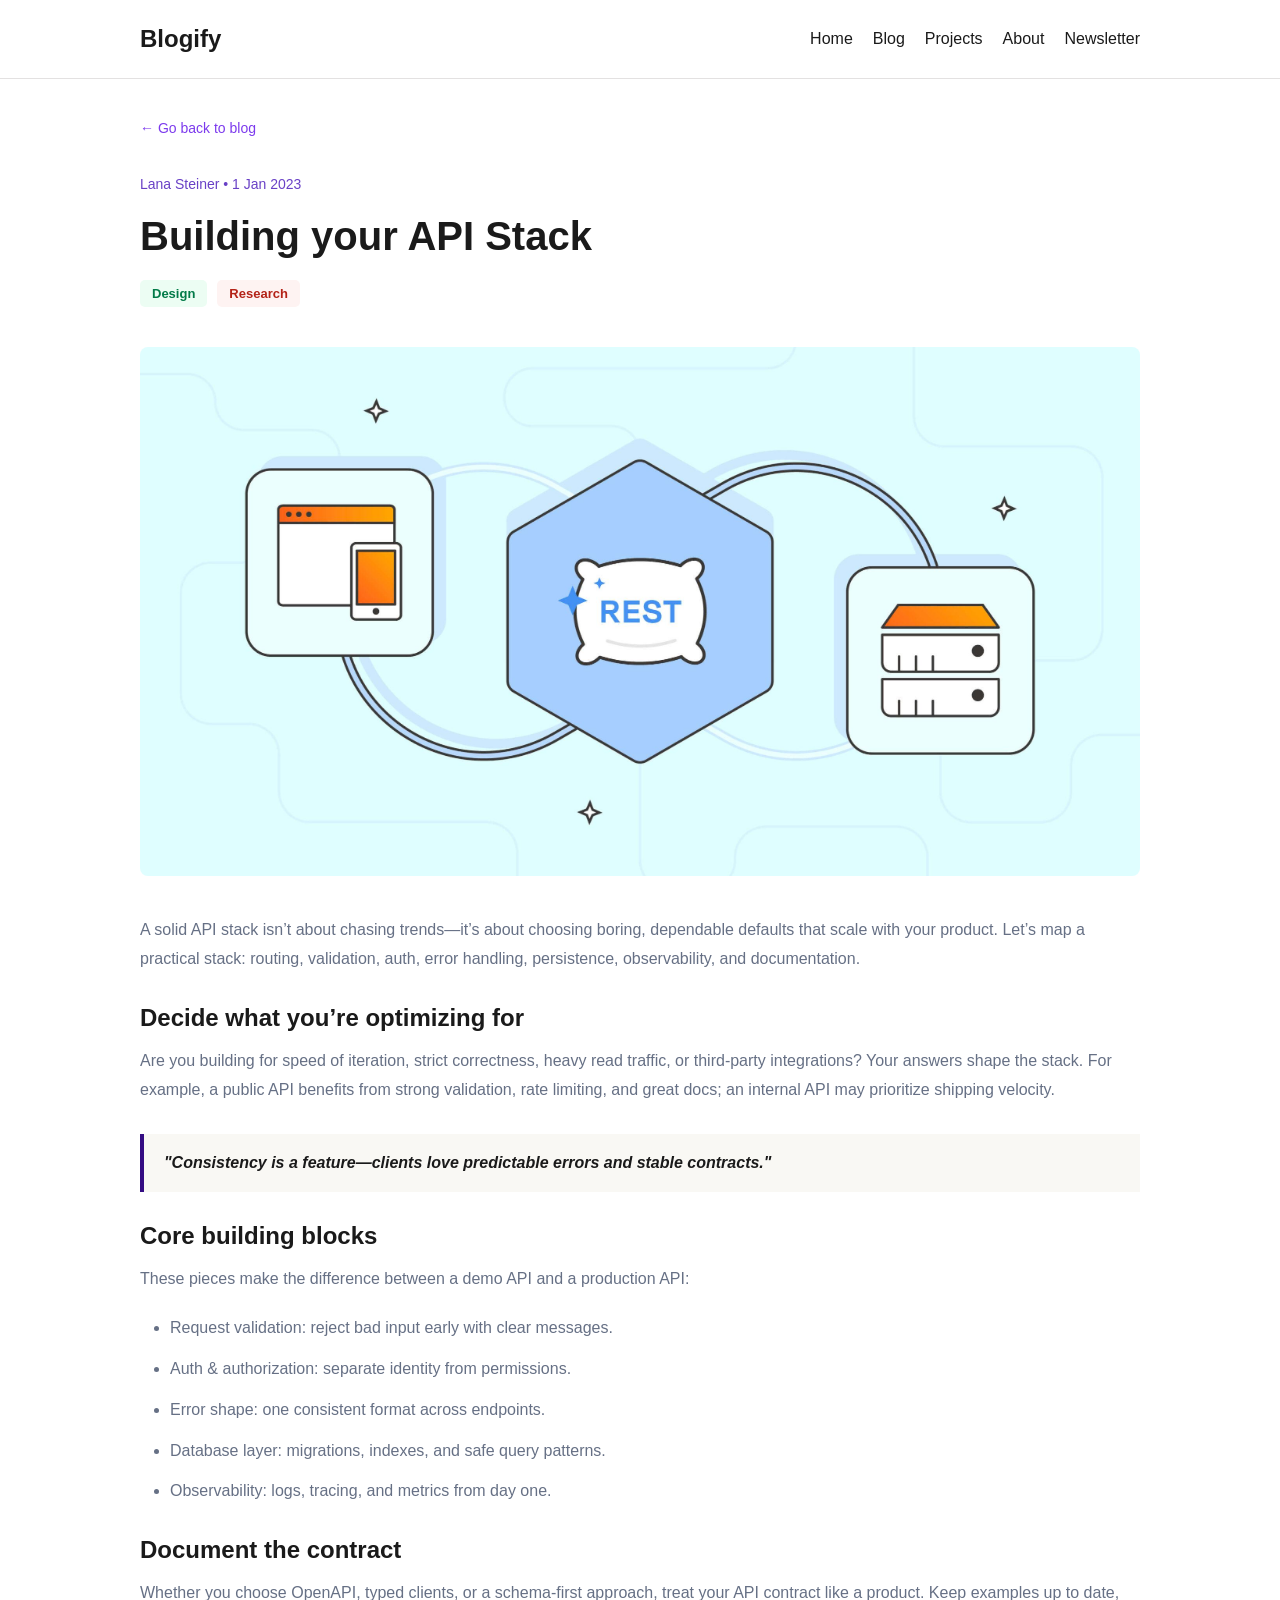
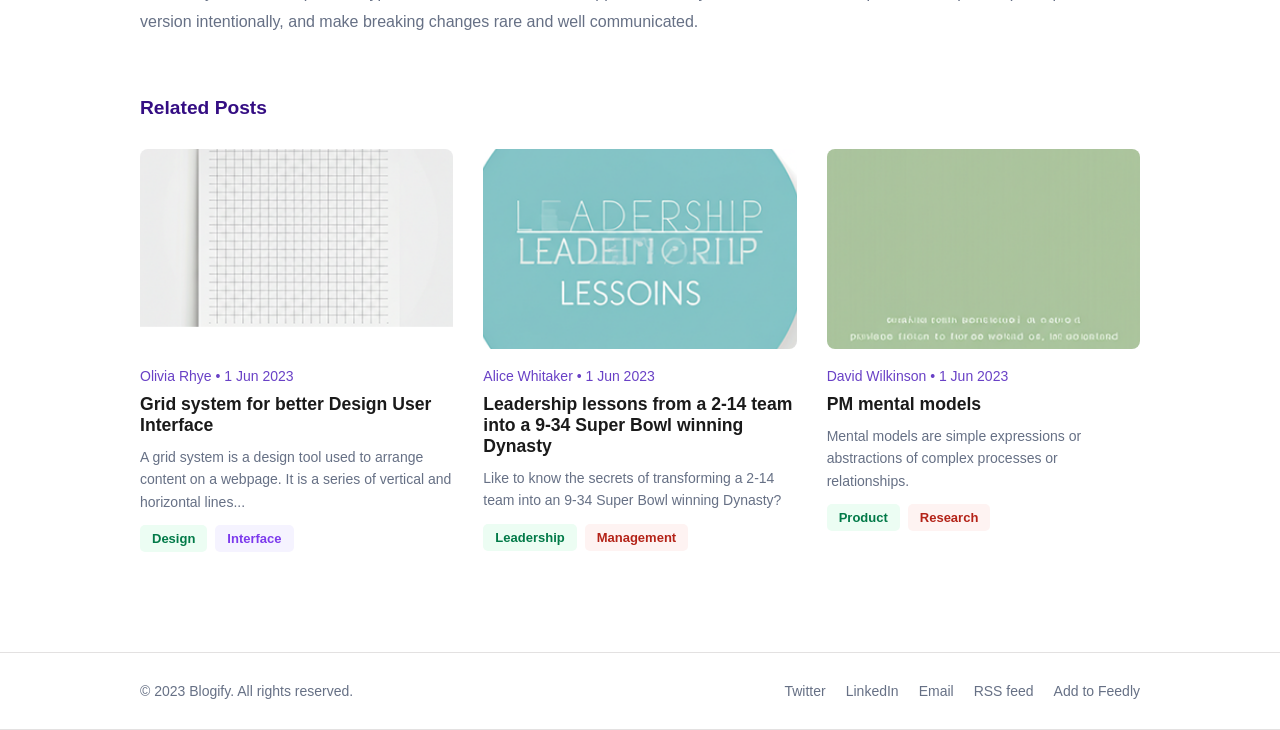
==== building_api_stack.html @ dc524186 "Initial commit" ====
<!doctype html>
<html lang="en">
	<head>
		<meta charset="UTF-8" />
		<meta name="viewport" content="width=device-width, initial-scale=1.0" />
		<title>Building your API Stack - Blogify</title>
		<link rel="stylesheet" href="building_api_stack.css" />
	</head>
	<body>
		<!-- Header Section Start-->
		<section class="border-b">
			<header class="container header">
				<a href="/" class="site-title">Blogify</a>
				<nav>
					<ul class="menu">
						<li><a href="./index.html">Home</a></li>
						<li><a href="#">Blog</a></li>
						<li><a href="./projects.html">Projects</a></li>
						<li><a href="./about.html">About</a></li>
						<li><a href="#">Newsletter</a></li>
					</ul>
				</nav>
			</header>
		</section>
		<!-- Header Section End -->

		<!-- Blog Details Section Start -->
		<section class="container blog-details-section">
			<!-- Back Link -->
			<a href="index.html" class="back-link">← Go back to blog</a>

			<!-- Blog Meta Information -->
			<div class="blog-meta">
				<p class="blog-author">Lana Steiner • 1 Jan 2023</p>
			</div>

			<!-- Blog Title -->
			<h1 class="blog-title-main">Building your API Stack</h1>

			<!-- Blog Tags -->
			<div class="blog-tags">
				<button class="button-green">Design</button>
				<button class="button-red">Research</button>
			</div>

			<!-- Blog Hero Image -->
			<div class="blog-hero">
				<img src="./images/bdp_section_3.png" alt="Building your API Stack" />
			</div>

			<!-- Blog Content -->
			<div class="blog-content">
				<!-- Introduction Section -->
				<p class="blog-paragraph">
					A solid API stack isn’t about chasing trends—it’s about choosing boring, dependable defaults that scale with your product. Let’s map a practical stack: routing, validation, auth, error handling, persistence, observability, and documentation.
				</p>

				<!-- Importance of Narrative Section -->
				<h2 class="blog-section-title">Decide what you’re optimizing for</h2>
				<p class="blog-paragraph">
					Are you building for speed of iteration, strict correctness, heavy read traffic, or third‑party integrations? Your answers shape the stack. For example, a public API benefits from strong validation, rate limiting, and great docs; an internal API may prioritize shipping velocity.
				</p>

				<!-- Quote Section -->
				<blockquote class="blog-quote">
					"Consistency is a feature—clients love predictable errors and stable contracts."
				</blockquote>

				<!-- Key Elements Section -->
				<h2 class="blog-section-title">Core building blocks</h2>
				<p class="blog-paragraph">
					These pieces make the difference between a demo API and a production API:
				</p>
				<ul class="blog-list">
					<li>Request validation: reject bad input early with clear messages.</li>
					<li>Auth & authorization: separate identity from permissions.</li>
					<li>Error shape: one consistent format across endpoints.</li>
					<li>Database layer: migrations, indexes, and safe query patterns.</li>
					<li>Observability: logs, tracing, and metrics from day one.</li>
				</ul>

				<!-- Structuring Presentation Section -->
				<h2 class="blog-section-title">Document the contract</h2>
				<p class="blog-paragraph">
					Whether you choose OpenAPI, typed clients, or a schema-first approach, treat your API contract like a product. Keep examples up to date, version intentionally, and make breaking changes rare and well communicated.
				</p>
			</div>
		</section>
		<!-- Blog Details Section End -->

		<!-- Related Posts Section Start -->
		<section class="container related-posts-section">
			<h2 class="section-title">Related Posts</h2>
			<div class="related-posts">
				<div class="related-post-card">
					<img src="./images/bdp_blog_1.png" alt="Grid system for better Design User Interface" />
					<h2 class="blog-author">Olivia Rhye • 1 Jun 2023</h2>
					<a href="#"><h3 class="related-post-title">Grid system for better Design User Interface</h3></a>
					<p class="blog-description">
						A grid system is a design tool used to arrange content on a webpage. It is a series of vertical and horizontal lines...
					</p>
					<div class="post-tags">
						<button class="button-green">Design</button>
						<button class="button-violet">Interface</button>
					</div>
				</div>

				<div class="related-post-card">
					<img src="./images/bdp_blog_2.png" alt="Leadership lessons from a 2-14 team into a 9-34 Super Bowl winning Dynasty" />
					<h2 class="blog-author">Alice Whitaker • 1 Jun 2023</h2>
					<a href="#"><h3 class="related-post-title">Leadership lessons from a 2-14 team into a 9-34 Super Bowl winning Dynasty</h3></a>
					<p class="blog-description">
						Like to know the secrets of transforming a 2-14 team into an 9-34 Super Bowl winning Dynasty?
					</p>
					<div class="post-tags">
						<button class="button-green">Leadership</button>
						<button class="button-red">Management</button>
					</div>
				</div>

				<div class="related-post-card">
					<img src="./images/bdp_blog_3.png" alt="PM mental models" />
					<h2 class="blog-author">David Wilkinson • 1 Jun 2023</h2>
					<a href="#"><h3 class="related-post-title">PM mental models</h3></a>
					<p class="blog-description">
						Mental models are simple expressions or abstractions of complex processes or relationships.
					</p>
					<div class="post-tags">
						<button class="button-green">Product</button>
						<button class="button-red">Research</button>
					</div>
				</div>
			</div>
		</section>
		<!-- Related Posts Section End -->

		<!-- Footer Section Start -->
		<section class="border-b footer-section">
			<footer class="container footer">
				<p>© 2023 Blogify. All rights reserved.</p>
				<nav class="footer-nav">
					<a href="#">Twitter</a>
					<a href="#">LinkedIn</a>
					<a href="#">Email</a>
					<a href="#">RSS feed</a>
					<a href="#">Add to Feedly</a>
				</nav>
			</footer>
		</section>
		<!-- Footer Section End -->
	</body>
</html>
---- building_api_stack.css ----
* {
	margin: 0;
	padding: 0;
	box-sizing: border-box;
}

:root {
	/* Color Variables */
	--primary-color: #340d83;
	--secondary-color: #1a1a1a;
	--border-color: #e3e1e1;
	--description-color: #667085;
	/* Font Variables */
	--primaryFontSize: 1.5rem;
}

body {
	font-family: Arial, sans-serif;
	color: #333;
	/* line-height: 1.6; */
}

.container {
	max-width: 1000px;
	margin: 10px auto;
}

.border-b {
	border-bottom: 1px solid var(--border-color);
}

/************************************************
 * Header Styles 
 ************************************************/
.site-title {
	font-size: var(--primaryFontSize);
	color: var(--secondary-color);
	text-decoration: none;
	font-weight: bold;
}

.header {
	display: flex;
	justify-content: space-between;
	align-items: center;
	padding: 15px 0;
}

.menu {
	display: flex;
	list-style: none;
	gap: 20px;
}

.menu li a {
	text-decoration: none;
	color: var(--secondary-color);
}

/************************************************
 * Blog Details Section Styles
 ************************************************/
.blog-details-section {
	margin: 40px auto;
	max-width: 1000px;
}

.back-link {
	color: #7c3aed;
	text-decoration: none;
	font-size: 14px;
	margin-bottom: 20px;
	display: inline-block;
}

.back-link:hover {
	text-decoration: underline;
}

.blog-meta {
	margin: 20px 0;
}

.blog-author {
	color: #6941c6;
	font-size: 14px;
	font-weight: normal;
}

.blog-title-main {
	font-size: 2.5rem;
	color: var(--secondary-color);
	margin: 20px 0;
	line-height: 1.2;
}

.blog-tags {
	display: flex;
	gap: 10px;
	margin-bottom: 30px;
}

.button-green {
	background-color: #ecfdf3;
	color: #027a48;
	padding: 6px 12px;
	border: none;
	cursor: pointer;
	border-radius: 5px;
	font-weight: bold;
	font-size: 13px;
}

.button-red {
	background-color: #fef3f2;
	color: #b42318;
	padding: 6px 12px;
	border: none;
	cursor: pointer;
	border-radius: 5px;
	font-weight: bold;
	font-size: 13px;
}

.button-violet {
	background-color: #f5f3ff;
	color: #7c3aed;
	padding: 6px 12px;
	border: none;
	cursor: pointer;
	border-radius: 5px;
	font-weight: bold;
	font-size: 13px;
}

.blog-hero {
	margin: 40px 0;
	overflow: hidden;
	border-radius: 8px;
}

.blog-hero img {
	width: 100%;
	height: auto;
	display: block;
}

.blog-content {
	margin: 40px 0;
}

.blog-paragraph {
	color: var(--description-color);
	font-size: 16px;
	margin-bottom: 20px;
	line-height: 1.8;
}

.blog-section-title {
	font-size: 1.5rem;
	color: var(--secondary-color);
	margin: 30px 0 15px 0;
}

.blog-quote {
	border-left: 4px solid var(--primary-color);
	padding: 20px;
	margin: 30px 0;
	background-color: #f9f8f4;
	font-size: 16px;
	font-weight: bold;
	color: var(--secondary-color);
	font-style: italic;
}

.blog-list {
	margin: 20px 0 20px 30px;
	color: var(--description-color);
	font-size: 16px;
	line-height: 1.8;
}

.blog-list li {
	margin-bottom: 12px;
}

/************************************************
 * Related Posts Section Styles
 ************************************************/
.related-posts-section {
	margin: 60px auto;
	padding-bottom: 40px;
	max-width: 1000px;
}

.section-title {
	font-size: 1.2rem;
	margin-bottom: 30px;
	color: var(--primary-color);
}

.related-posts {
	display: grid;
	grid-template-columns: repeat(3, 1fr);
	gap: 30px;
}

.related-post-card {
	transition: transform 0.3s ease;
}

.related-post-card img {
	width: 100%;
	height: 200px;
	object-fit: cover;
	border-radius: 8px;
	margin-bottom: 15px;
}

.related-post-title {
	font-size: 1.1rem;
	color: var(--secondary-color);
	margin: 10px 0;
	text-decoration: none;
}

.related-post-card a {
	text-decoration: none;
	color: inherit;
}

.related-post-card a:hover .related-post-title {
	color: var(--primary-color);
}

.blog-description {
	color: var(--description-color);
	font-size: 14px;
	margin-bottom: 12px;
	line-height: 1.6;
}

.post-tags {
	display: flex;
	gap: 8px;
	margin-top: 12px;
}

/************************************************
 * Footer Styles
 ************************************************/
.footer-section {
	margin-top: 60px;
	border-top: 1px solid var(--border-color);
}

.footer {
	display: flex;
	justify-content: space-between;
	align-items: center;
	padding: 20px 0;
	font-size: 14px;
	color: var(--description-color);
}

.footer-nav {
	display: flex;
	gap: 20px;
	list-style: none;
}

.footer-nav a {
	text-decoration: none;
	color: var(--description-color);
	font-size: 14px;
}

.footer-nav a:hover {
	color: var(--primary-color);
}
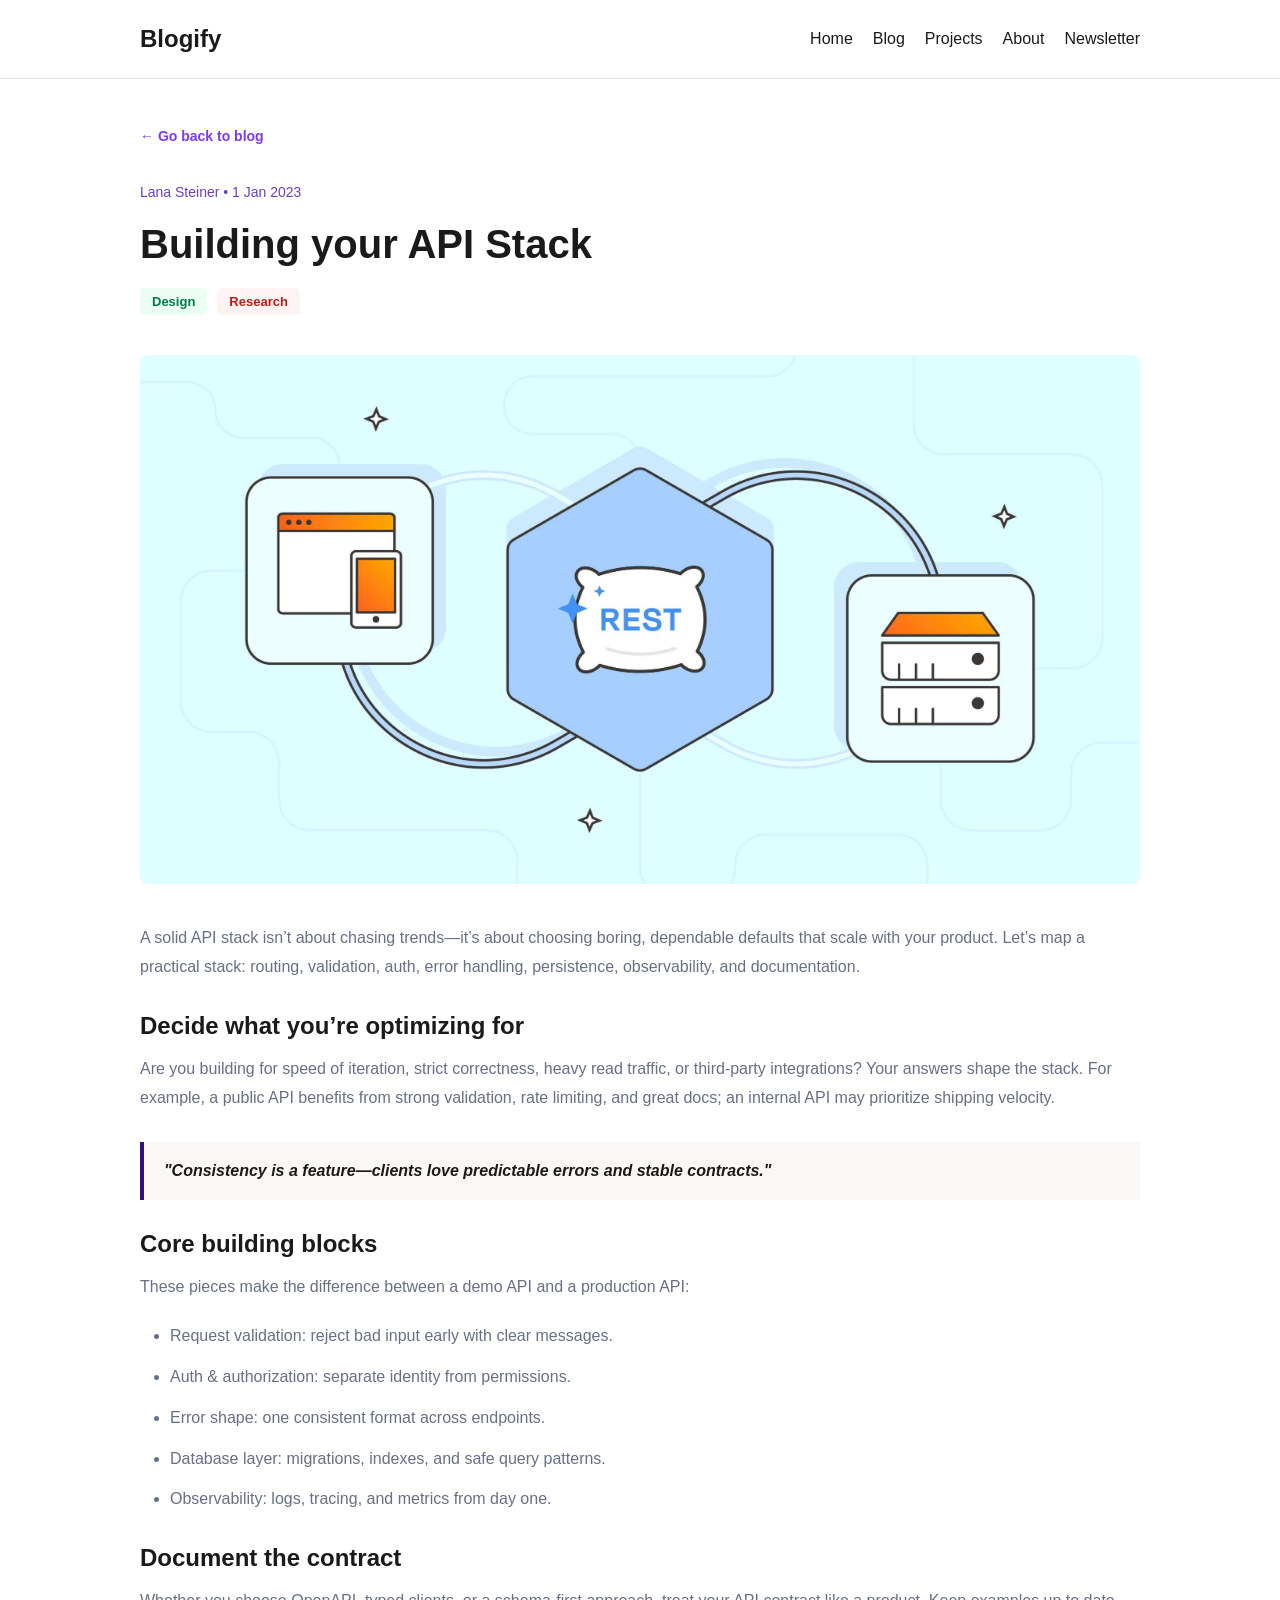
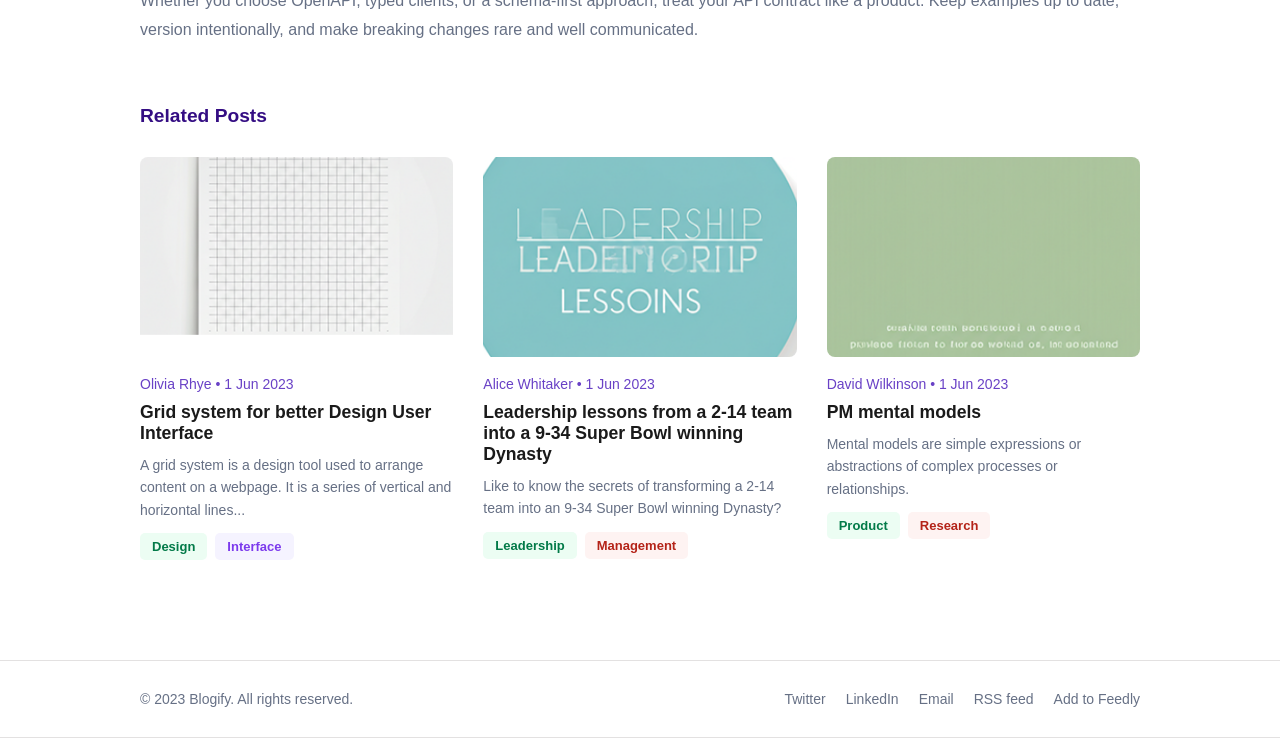
==== commit 8ac97d7b: "Made Go Back and Author Names on Blogs Bold" ====
--- a/building_api_stack.html
+++ b/building_api_stack.html
@@ -27,11 +27,13 @@
 		<!-- Blog Details Section Start -->
 		<section class="container blog-details-section">
 			<!-- Back Link -->
-			<a href="index.html" class="back-link">← Go back to blog</a>
+			<h2>
+  				<a href="index.html" class="back-link">← Go back to blog</a>
+			</h2>
 
 			<!-- Blog Meta Information -->
 			<div class="blog-meta">
-				<p class="blog-author">Lana Steiner • 1 Jan 2023</p>
+				<h2 class="blog-author">Lana Steiner • 1 Jan 2023</h2>
 			</div>
 
 			<!-- Blog Title -->
